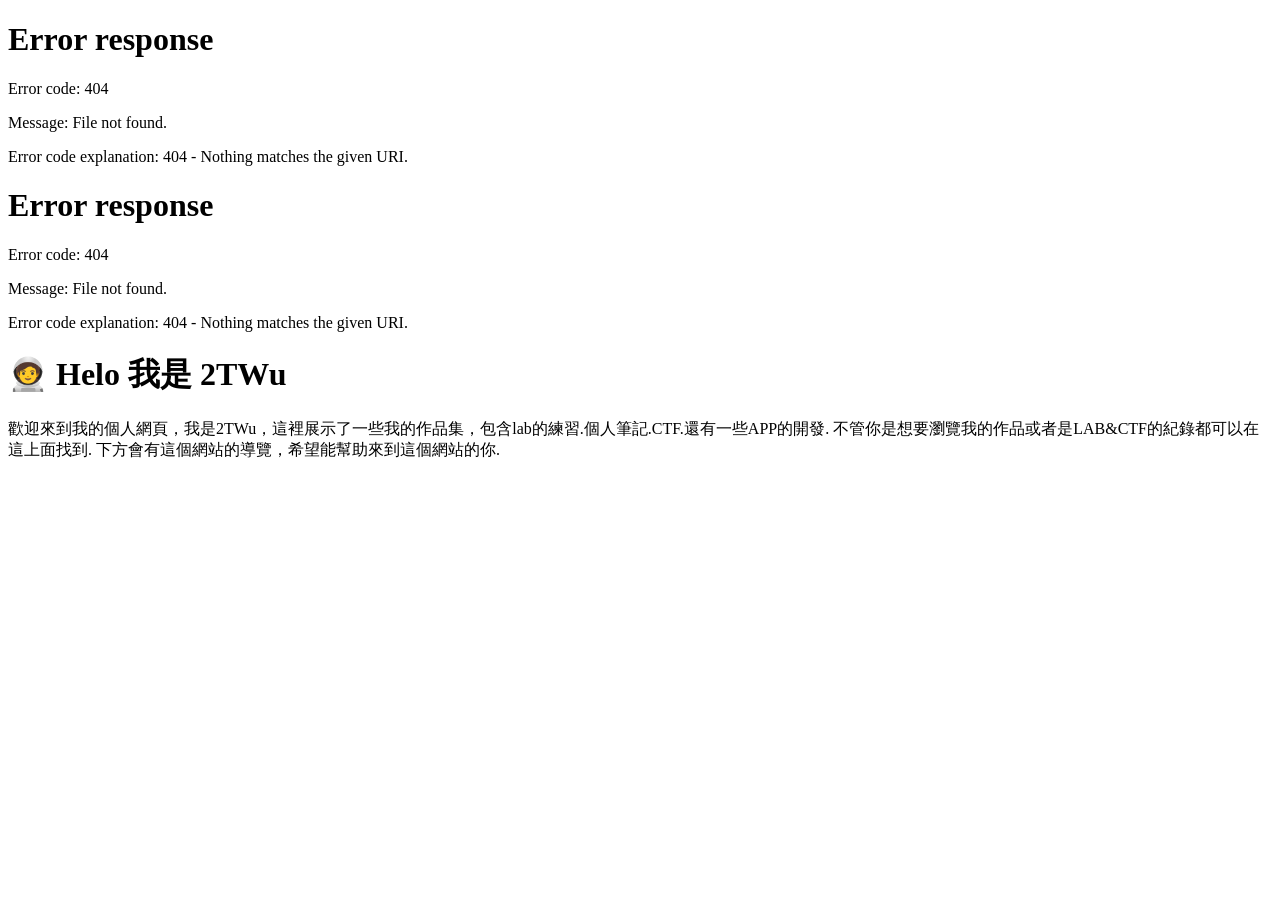
==== index.html @ 387de395 "redirect to /source/pages/index.html" ====
<!--
Source - https://stackoverflow.com/a/36144043
Posted by CodeWizard
Retrieved 2026-08-17, License - CC BY-SA 3.0
-->

<html>
  <head>
    <META http-equiv="refresh" content="0;URL=/source/pages/index.html">
  </head>
</html>
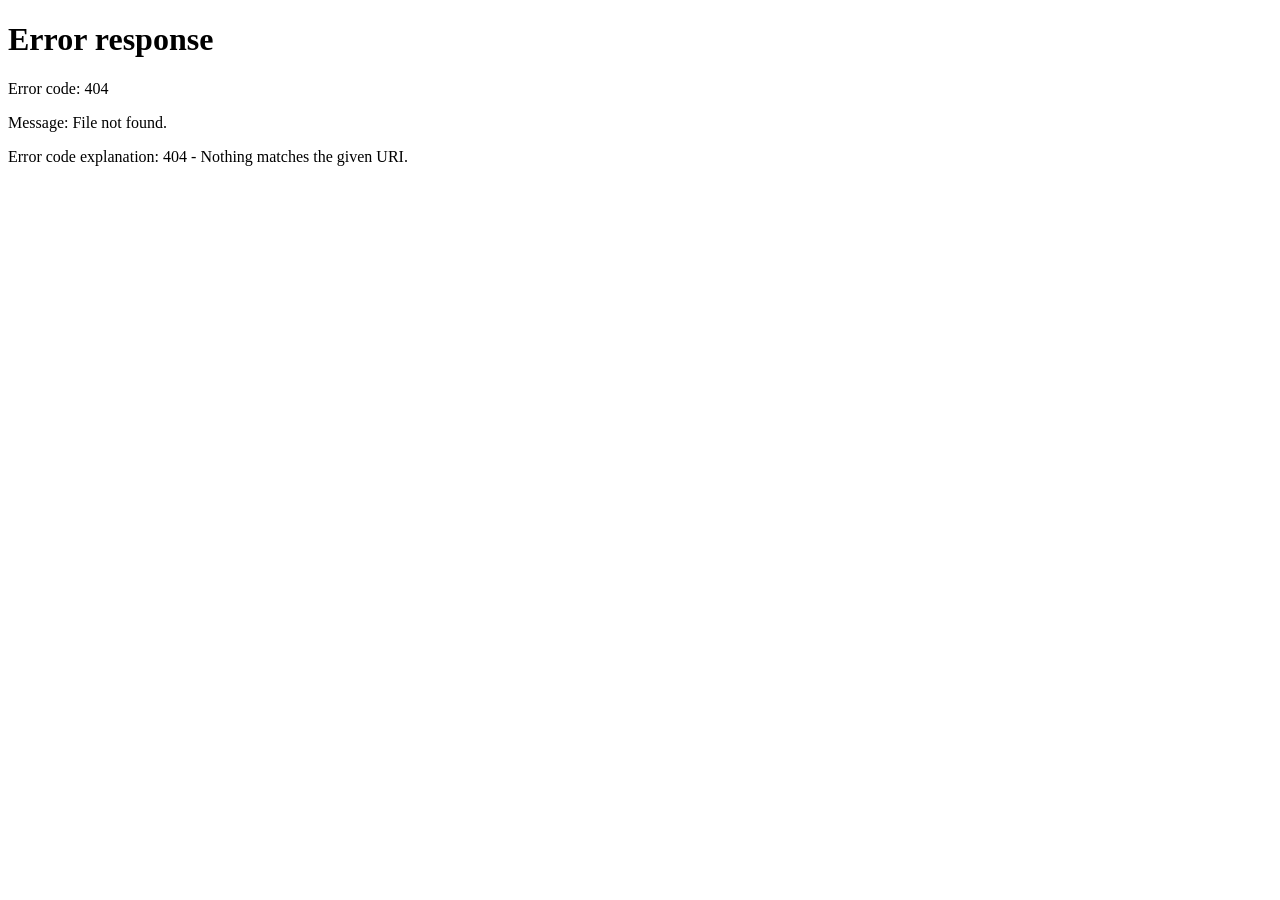
==== commit fa3bd36c: "redirect to /source/pages/index.html" ====
--- a/index.html
+++ b/index.html
@@ -1,11 +1,14 @@
-<!--
-Source - https://stackoverflow.com/a/36144043
-Posted by CodeWizard
-Retrieved 2026-08-17, License - CC BY-SA 3.0
--->
-
-<html>
-  <head>
-    <META http-equiv="refresh" content="0;URL=/source/pages/index.html">
-  </head>
-</html>
+<!DOCTYPE html>
+<html lang="zh-TW">
+<head>
+  <meta charset="UTF-8">
+  <meta http-equiv="refresh" content="0; url=./source/pages/index.html">
+  <script>
+    window.location.href = "./home/main.html";
+  </script>
+  <title>Redirecting...</title>
+</head>
+<body>
+  <p>正在轉跳至主要頁面，若未自動跳轉請點擊 <a href="./source/pages/index.html">這裡</a>。</p>
+</body>
+</html>
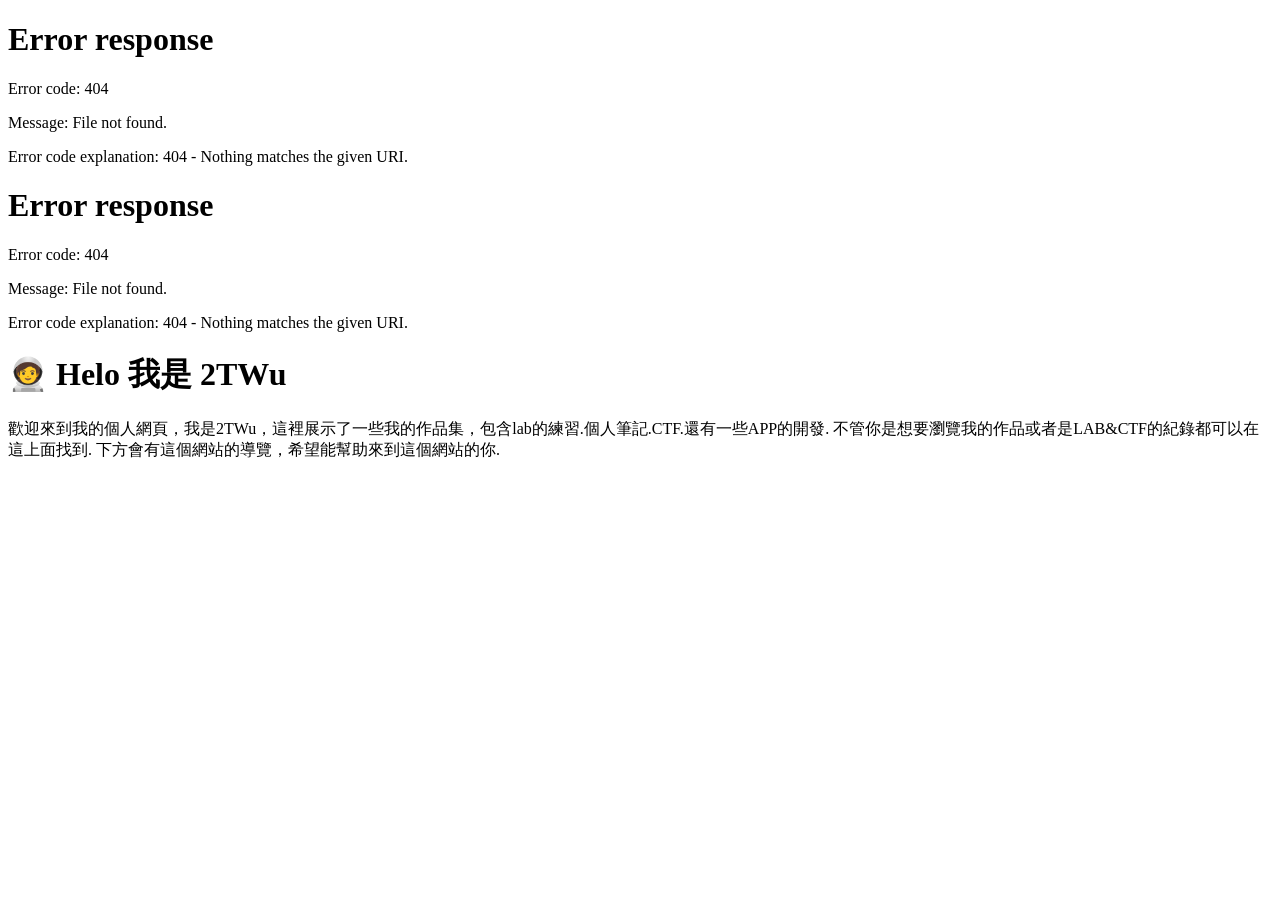
==== commit aeecafda: "redirect to /source/pages/index.html" ====
--- a/index.html
+++ b/index.html
@@ -4,7 +4,7 @@
   <meta charset="UTF-8">
   <meta http-equiv="refresh" content="0; url=./source/pages/index.html">
   <script>
-    window.location.href = "./home/main.html";
+    window.location.href = "./source/pages/index.html";
   </script>
   <title>Redirecting...</title>
 </head>
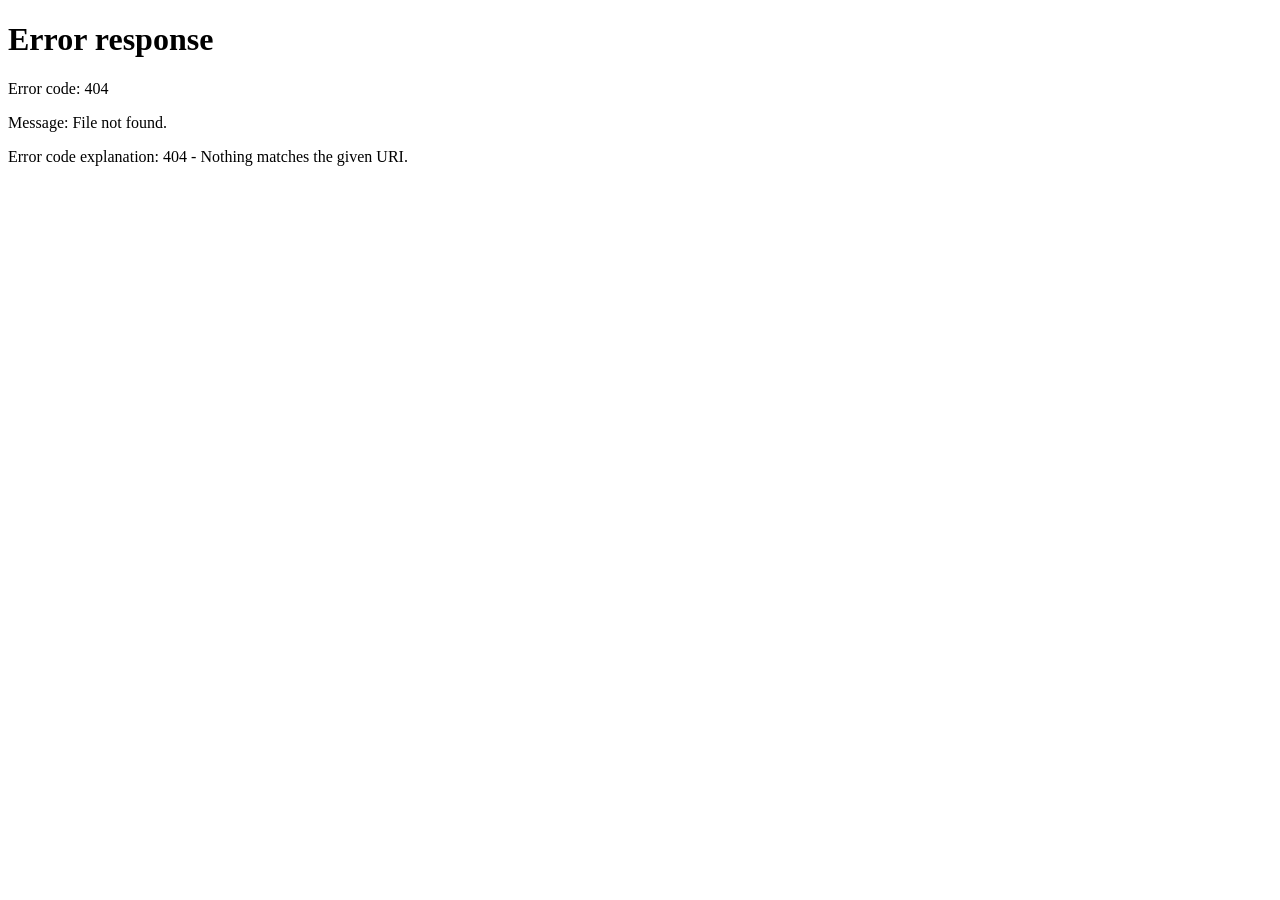
==== commit eff0534d: "homepage" ====
--- a/index.html
+++ b/index.html
@@ -1,14 +1,33 @@
-<!DOCTYPE html>
-<html lang="zh-TW">
-<head>
-  <meta charset="UTF-8">
-  <meta http-equiv="refresh" content="0; url=./source/pages/index.html">
-  <script>
-    window.location.href = "./source/pages/index.html";
-  </script>
-  <title>Redirecting...</title>
-</head>
-<body>
-  <p>正在轉跳至主要頁面，若未自動跳轉請點擊 <a href="./source/pages/index.html">這裡</a>。</p>
-</body>
+<!doctype html>
+<html lang="zh-Hant">
+	<head>
+		<div id="metadata"></div>
+		<link rel="stylesheet" href="./source/styles/global.css">
+	</head>
+	<body>
+		<div id="header"></div>
+		<main>
+			<h1>🧑‍🚀 Helo 我是 2TWu</h1>
+			<p>
+				歡迎來到我的個人網頁，我是2TWu，這裡展示了一些我的作品集，包含lab的練習.個人筆記.CTF.還有一些APP的開發.
+				不管你是想要瀏覽我的作品或者是LAB&CTF的紀錄都可以在這上面找到.
+				下方會有這個網站的導覽，希望能幫助來到這個網站的你.
+			</p>
+		</main>
+
+
+    <script>
+        // 使用 fetch 讀取 header.html 並塞入 #header
+        fetch('./source/components/header.html')
+            .then(response => response.text())
+            .then(data => {
+                document.getElementById('header').innerHTML = data;
+            });
+				fetch('./source/components/metadata.html')
+            .then(response => response.text())
+            .then(data => {
+                document.getElementById('metadata').innerHTML = data;
+            });
+    </script>
+	</body>
 </html>
--- a/source/styles/global.css
+++ b/source/styles/global.css
@@ -0,0 +1,155 @@
+/*
+  The CSS in this style tag is based off of Bear Blog's default CSS.
+  https://github.com/HermanMartinus/bearblog/blob/297026a877bc2ab2b3bdfbd6b9f7961c350917dd/templates/styles/blog/default.css
+  License MIT: https://github.com/HermanMartinus/bearblog/blob/master/LICENSE.md
+ */
+
+:root {
+	--accent: #d64df9;
+	--accent-dark: #843a98;
+	--black: 15, 18, 25;
+	--gray: 96, 115, 159;
+	--gray-light: 229, 233, 240;
+	--gray-dark: 34, 41, 57;
+	--gray-gradient: rgba(var(--gray-light), 50%), #fff;
+	--box-shadow:
+		0 2px 6px rgba(var(--gray), 25%), 0 8px 24px rgba(var(--gray), 33%),
+		0 16px 32px rgba(var(--gray), 33%);
+}
+@font-face {
+	font-family: "Atkinson";
+	src: url("..../public/fonts/atkinson-regular.woff") format("woff");
+	font-weight: 400;
+	font-style: normal;
+	font-display: swap;
+}
+@font-face {
+	font-family: "Atkinson";
+	src: url("..../public/fonts/atkinson-bold.woff") format("woff");
+	font-weight: 700;
+	font-style: normal;
+	font-display: swap;
+}
+body {
+	font-family: "Atkinson", sans-serif;
+	margin: 0;
+	padding: 0;
+	text-align: left;
+	background: linear-gradient(var(--gray-gradient)) no-repeat;
+	background-size: 100% 600px;
+	word-wrap: break-word;
+	overflow-wrap: break-word;
+	color: rgb(var(--gray-dark));
+	font-size: 20px;
+	line-height: 1.7;
+}
+main {
+	width: 720px;
+	max-width: calc(100% - 2em);
+	margin: auto;
+	padding: 3em 1em;
+}
+h1,
+h2,
+h3,
+h4,
+h5,
+h6 {
+	margin: 0 0 0.5rem 0;
+	color: rgb(var(--black));
+	line-height: 1.2;
+}
+h1 {
+	font-size: 3.052em;
+}
+h2 {
+	font-size: 2.441em;
+}
+h3 {
+	font-size: 1.953em;
+}
+h4 {
+	font-size: 1.563em;
+}
+h5 {
+	font-size: 1.25em;
+}
+strong,
+b {
+	font-weight: 700;
+}
+a {
+	color: var(--accent);
+}
+a:hover {
+	color: var(--accent);
+}
+p {
+	margin-bottom: 1em;
+}
+.prose p {
+	margin-bottom: 2em;
+}
+textarea {
+	width: 100%;
+	font-size: 16px;
+}
+input {
+	font-size: 16px;
+}
+table {
+	width: 100%;
+}
+img {
+	max-width: 100%;
+	height: auto;
+	border-radius: 8px;
+}
+code {
+	padding: 2px 5px;
+	background-color: rgb(var(--gray-light));
+	border-radius: 2px;
+}
+pre {
+	padding: 1.5em;
+	border-radius: 8px;
+}
+pre > code {
+	all: unset;
+}
+blockquote {
+	border-left: 4px solid var(--accent);
+	padding: 0 0 0 20px;
+	margin: 0px;
+	font-size: 1.333em;
+}
+hr {
+	border: none;
+	border-top: 1px solid rgb(var(--gray-light));
+}
+@media (max-width: 720px) {
+	body {
+		font-size: 18px;
+	}
+	main {
+		padding: 1em;
+	}
+}
+
+.sr-only {
+	border: 0;
+	padding: 0;
+	margin: 0;
+	position: absolute !important;
+	height: 1px;
+	width: 1px;
+	overflow: hidden;
+	/* IE6, IE7 - a 0 height clip, off to the bottom right of the visible 1px box */
+	clip: rect(1px 1px 1px 1px);
+	/* maybe deprecated but we need to support legacy browsers */
+	clip: rect(1px, 1px, 1px, 1px);
+	/* modern browsers, clip-path works inwards from each corner */
+	clip-path: inset(50%);
+	/* added line to stop words getting smushed together (as they go onto separate lines and some screen readers do not understand line feeds as a space */
+	white-space: nowrap;
+}
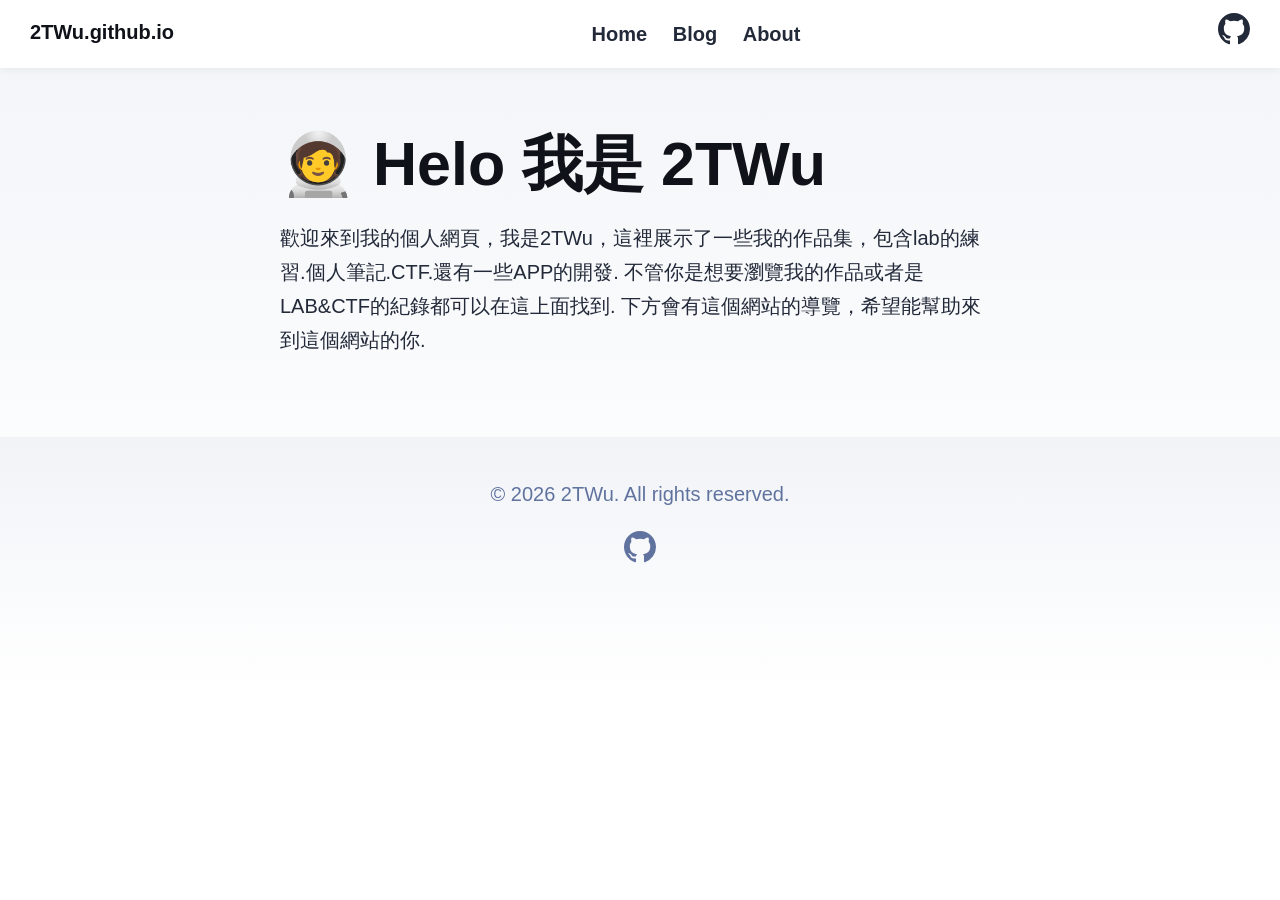
==== commit 543da968: "add footer" ====
--- a/index.html
+++ b/index.html
@@ -16,6 +16,8 @@
 		</main>
 
 
+		<div id="footer"></div>
+
     <script>
         // 使用 fetch 讀取 header.html 並塞入 #header
         fetch('./source/components/header.html')
@@ -28,6 +30,11 @@
             .then(data => {
                 document.getElementById('metadata').innerHTML = data;
             });
+				fetch('./source/components/footer.html')
+            .then(response => response.text())
+            .then(data => {
+                document.getElementById('footer').innerHTML = data;
+            });
     </script>
 	</body>
 </html>
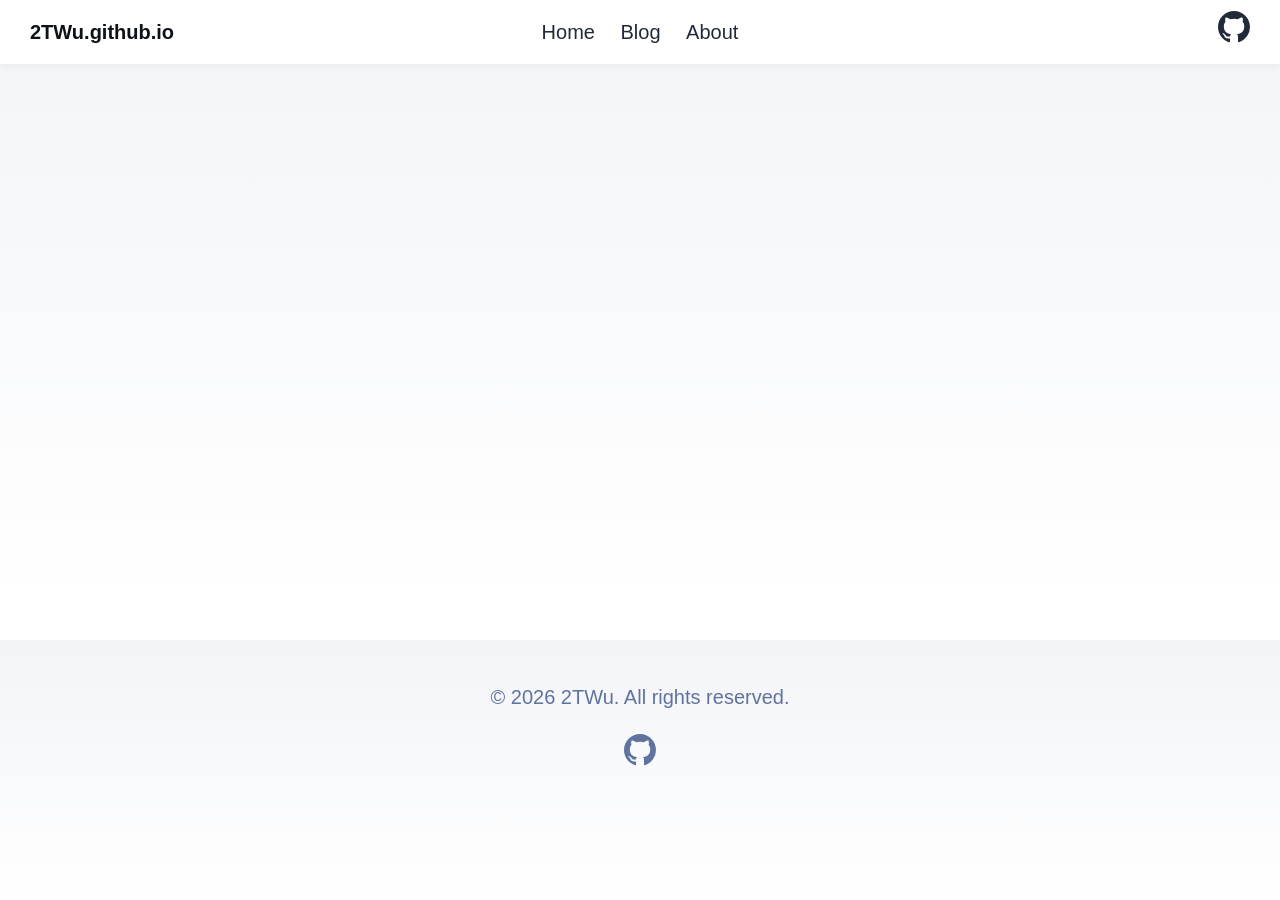
==== commit 90a56c28: "header css & routing test in test/" ====
--- a/index.html
+++ b/index.html
@@ -3,38 +3,38 @@
 	<head>
 		<div id="metadata"></div>
 		<link rel="stylesheet" href="./source/styles/global.css">
+		<script src="./routing.js"></script>
+        <title>2TWu.github.io</title>
 	</head>
 	<body>
 		<div id="header"></div>
-		<main>
-			<h1>🧑‍🚀 Helo 我是 2TWu</h1>
-			<p>
-				歡迎來到我的個人網頁，我是2TWu，這裡展示了一些我的作品集，包含lab的練習.個人筆記.CTF.還有一些APP的開發.
-				不管你是想要瀏覽我的作品或者是LAB&CTF的紀錄都可以在這上面找到.
-				下方會有這個網站的導覽，希望能幫助來到這個網站的你.
-			</p>
-		</main>
+
+
+		<main id="content"></main>
 
 
 		<div id="footer"></div>
 
-    <script>
-        // 使用 fetch 讀取 header.html 並塞入 #header
-        fetch('./source/components/header.html')
-            .then(response => response.text())
-            .then(data => {
-                document.getElementById('header').innerHTML = data;
-            });
-				fetch('./source/components/metadata.html')
-            .then(response => response.text())
-            .then(data => {
-                document.getElementById('metadata').innerHTML = data;
-            });
-				fetch('./source/components/footer.html')
-            .then(response => response.text())
-            .then(data => {
-                document.getElementById('footer').innerHTML = data;
-            });
-    </script>
+        <script>
+            // 使用 fetch 讀取 header.html 並塞入 #header
+            fetch('./source/components/header.html')
+                .then(response => response.text())
+                .then(data => {
+                    document.getElementById('header').innerHTML = data;
+                });
+                    fetch('./source/components/metadata.html')
+                .then(response => response.text())
+                .then(data => {
+                    document.getElementById('metadata').innerHTML = data;
+                });
+                    fetch('./source/components/footer.html')
+                .then(response => response.text())
+                .then(data => {
+                    document.getElementById('footer').innerHTML = data;
+                });
+        </script>
+
+
+		<script src="./source/js/routing.js"></script>
 	</body>
 </html>
--- a/source/styles/global.css
+++ b/source/styles/global.css
@@ -42,12 +42,18 @@
 	color: rgb(var(--gray-dark));
 	font-size: 20px;
 	line-height: 1.7;
+	display:flex ;
+	flex-direction: column; /*使物件垂直排列*/
+	
+	min-height: 100dvh
 }
 main {
 	width: 720px;
 	max-width: calc(100% - 2em);
 	margin: auto;
 	padding: 3em 1em;
+	flex-grow: 1;
+	/*padding-bottom: 60px; /*避免文字超出瀏覽器時，內容區塊不會和footer打架*/
 }
 h1,
 h2,
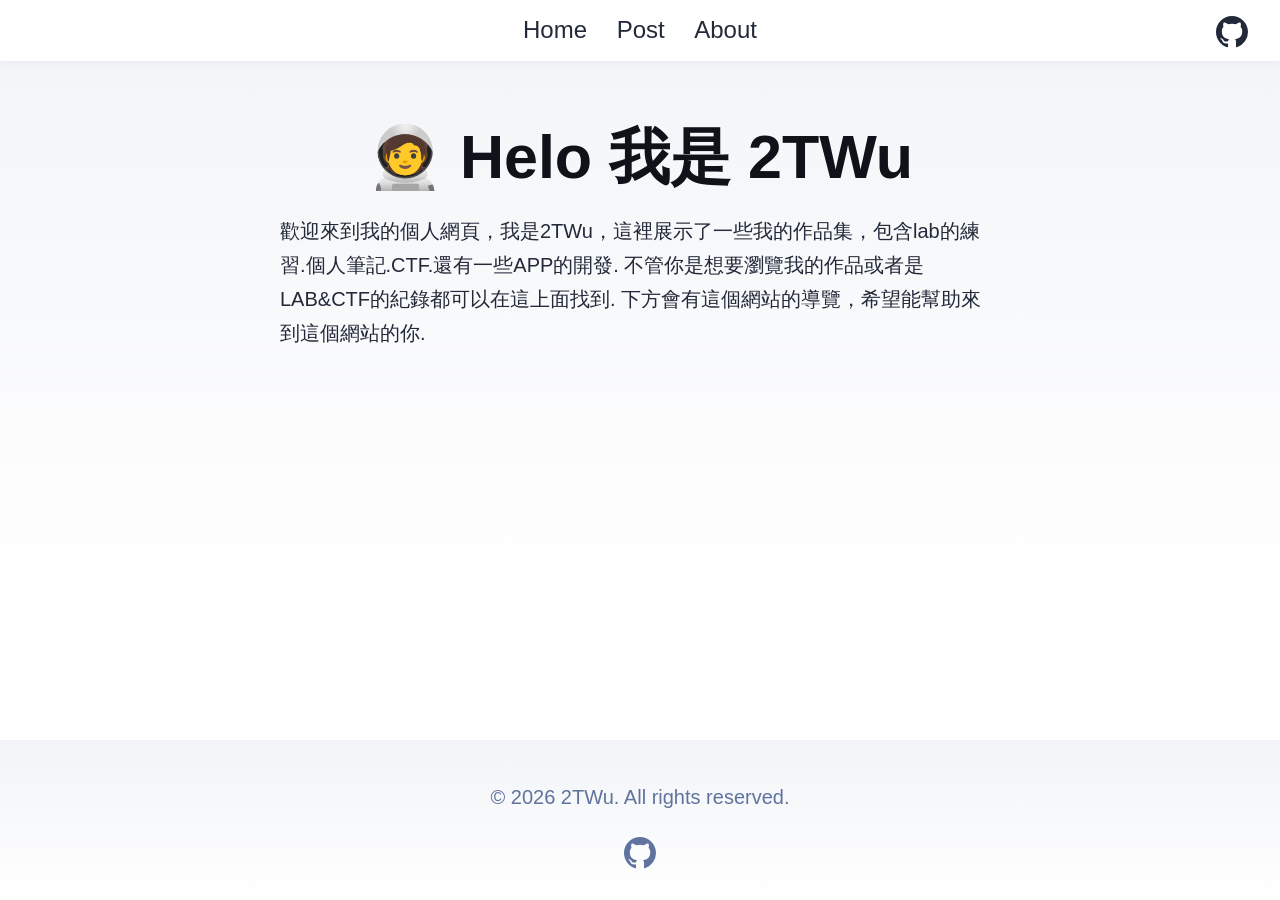
==== commit a5f9e6a3: "renew 2 8/28" ====
--- a/index.html
+++ b/index.html
@@ -8,10 +8,8 @@
 	</head>
 	<body>
 		<div id="header"></div>
-
-
+        
 		<main id="content"></main>
-
 
 		<div id="footer"></div>
 
--- a/source/styles/global.css
+++ b/source/styles/global.css
@@ -86,6 +86,7 @@
 }
 a {
 	color: var(--accent);
+	text-decoration: none
 }
 a:hover {
 	color: var(--accent);
